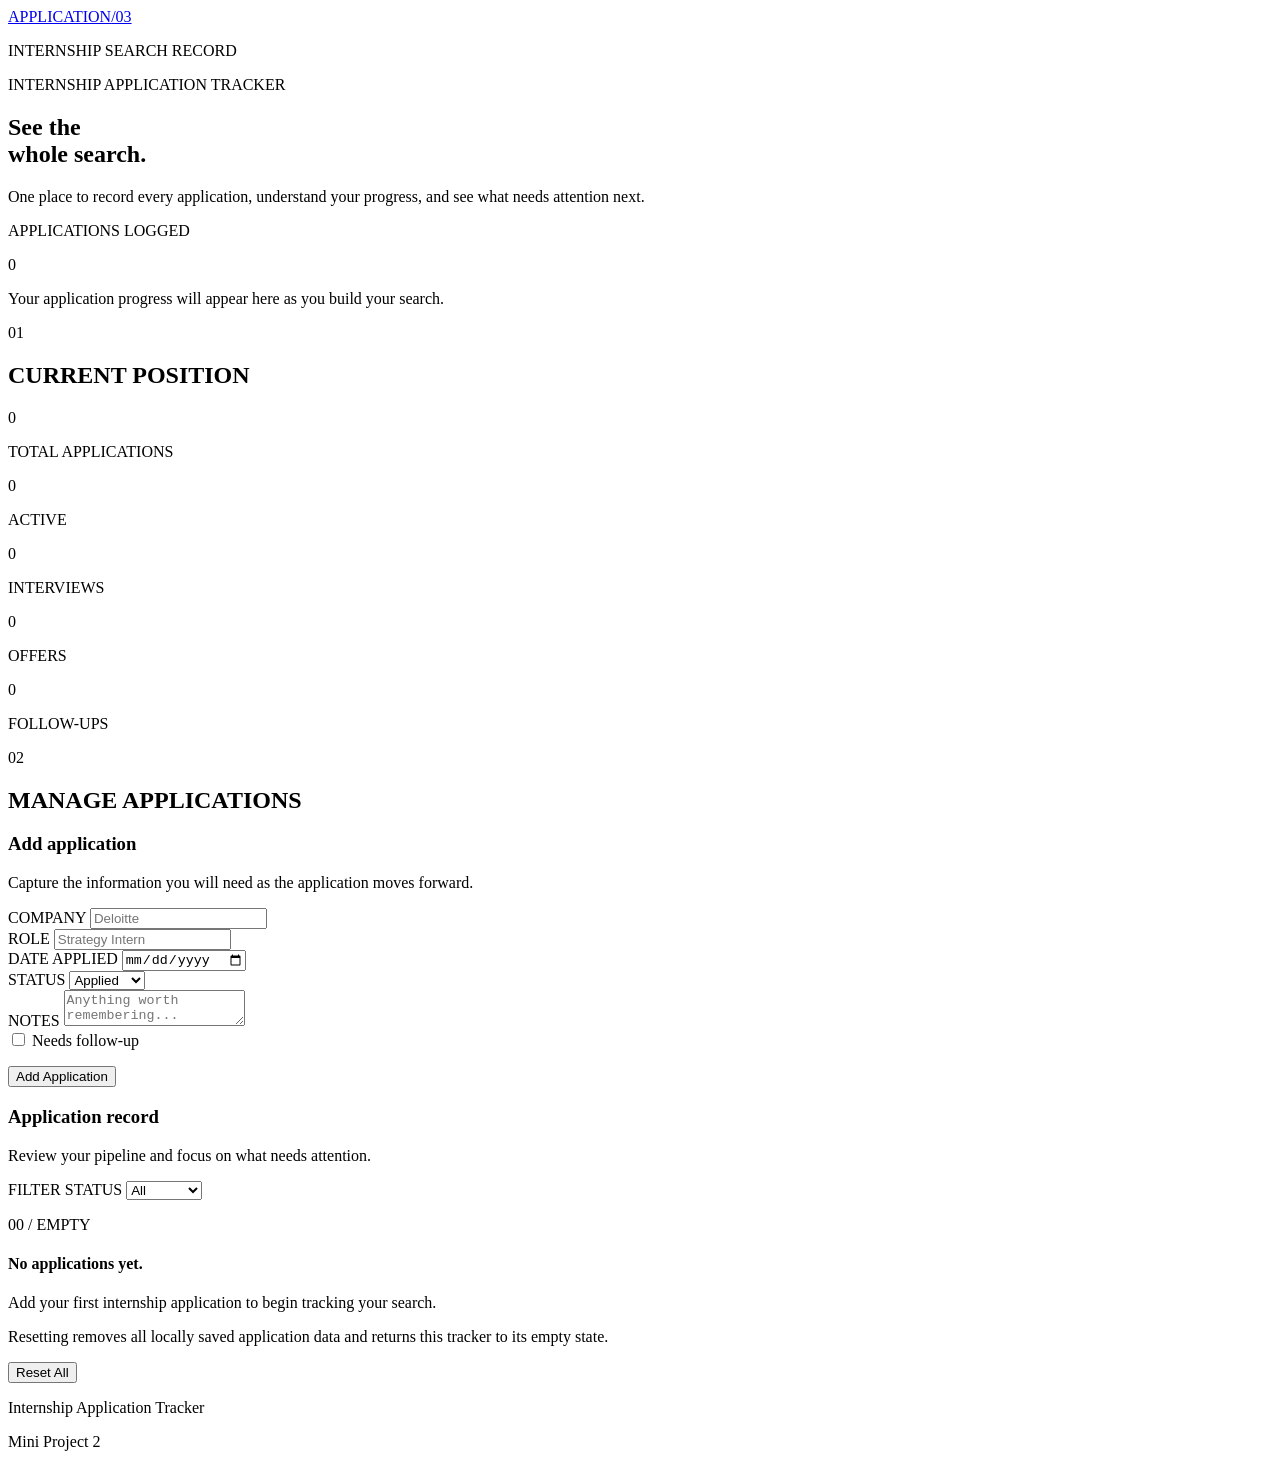
==== index.html @ cfe8ae94 "Create index.html" ====
<!DOCTYPE html>
<html lang="en">

<head>
    <meta charset="UTF-8">

    <meta name="viewport"
          content="width=device-width, initial-scale=1.0">

    <meta name="description"
          content="An internship application tracker for organizing applications, statuses, interviews, offers, and follow-ups.">

    <title>Internship Application Tracker</title>

    <link rel="stylesheet" href="style.css">
</head>

<body>

    <header class="site-header">

        <div class="header-inner">

            <a class="brand"
               href="index.html">
                APPLICATION<span>/03</span>
            </a>

            <p class="header-meta">
                INTERNSHIP SEARCH RECORD
            </p>

        </div>

    </header>


    <main>

        <!-- HERO -->

        <section class="hero">

            <div class="hero-main">

                <p class="eyebrow">
                    INTERNSHIP APPLICATION TRACKER
                </p>

                <h1>
                    See the<br>
                    whole search.
                </h1>

                <p class="hero-copy">
                    One place to record every application,
                    understand your progress, and see what
                    needs attention next.
                </p>

            </div>


            <aside class="hero-stat"
                   aria-label="Current application total">

                <p class="stat-label">
                    APPLICATIONS LOGGED
                </p>

                <p class="hero-number">
                    0
                </p>

                <p class="hero-stat-copy">
                    Your application progress will appear here
                    as you build your search.
                </p>

            </aside>

        </section>


        <!-- SUMMARY -->

        <section class="summary-section"
                 aria-labelledby="summary-heading">

            <div class="section-top">

                <span class="section-number">
                    01
                </span>

                <h2 id="summary-heading"
                    class="section-title">
                    CURRENT POSITION
                </h2>

            </div>


            <div class="summary-grid">

                <article class="summary-item summary-primary">

                    <p class="summary-number">
                        0
                    </p>

                    <p class="summary-label">
                        TOTAL APPLICATIONS
                    </p>

                </article>


                <article class="summary-item">

                    <p class="summary-number">
                        0
                    </p>

                    <p class="summary-label">
                        ACTIVE
                    </p>

                </article>


                <article class="summary-item">

                    <p class="summary-number">
                        0
                    </p>

                    <p class="summary-label">
                        INTERVIEWS
                    </p>

                </article>


                <article class="summary-item">

                    <p class="summary-number">
                        0
                    </p>

                    <p class="summary-label">
                        OFFERS
                    </p>

                </article>


                <article class="summary-item">

                    <p class="summary-number">
                        0
                    </p>

                    <p class="summary-label">
                        FOLLOW-UPS
                    </p>

                </article>

            </div>

        </section>


        <!-- MANAGE APPLICATIONS -->

        <section class="manage-section"
                 aria-labelledby="manage-heading">

            <div class="section-top">

                <span class="section-number">
                    02
                </span>

                <h2 id="manage-heading"
                    class="section-title">
                    MANAGE APPLICATIONS
                </h2>

            </div>


            <div class="workspace">

                <!-- FORM -->

                <section class="form-panel"
                         aria-labelledby="form-heading">

                    <h3 id="form-heading">
                        Add application
                    </h3>

                    <p class="section-copy">
                        Capture the information you will need
                        as the application moves forward.
                    </p>


                    <form id="application-form">

                        <div class="field">

                            <label for="company">
                                COMPANY
                            </label>

                            <input
                                id="company"
                                name="company"
                                type="text"
                                placeholder="Deloitte"
                                required
                            >

                        </div>


                        <div class="field">

                            <label for="role">
                                ROLE
                            </label>

                            <input
                                id="role"
                                name="role"
                                type="text"
                                placeholder="Strategy Intern"
                                required
                            >

                        </div>


                        <div class="field">

                            <label for="date-applied">
                                DATE APPLIED
                            </label>

                            <input
                                id="date-applied"
                                name="dateApplied"
                                type="date"
                                required
                            >

                        </div>


                        <div class="field">

                            <label for="status">
                                STATUS
                            </label>

                            <select
                                id="status"
                                name="status"
                                required
                            >
                                <option value="Applied">
                                    Applied
                                </option>

                                <option value="Interview">
                                    Interview
                                </option>

                                <option value="Offer">
                                    Offer
                                </option>

                                <option value="Rejected">
                                    Rejected
                                </option>
                            </select>

                        </div>


                        <div class="field">

                            <label for="notes">
                                NOTES
                            </label>

                            <textarea
                                id="notes"
                                name="notes"
                                placeholder="Anything worth remembering..."
                            ></textarea>

                        </div>


                        <label class="checkbox-row">

                            <input
                                id="follow-up"
                                name="followUp"
                                type="checkbox"
                            >

                            Needs follow-up

                        </label>


                        <p id="form-message"
                           class="form-message"
                           aria-live="polite">
                        </p>


                        <button
                            class="primary-button"
                            type="submit"
                        >
                            Add Application
                        </button>

                    </form>

                </section>


                <!-- APPLICATION RECORD -->

                <section class="record-panel"
                         aria-labelledby="record-heading">

                    <div class="record-heading-row">

                        <div>

                            <h3 id="record-heading">
                                Application record
                            </h3>

                            <p class="section-copy">
                                Review your pipeline and focus on
                                what needs attention.
                            </p>

                        </div>


                        <div class="filter-control">

                            <label for="filter-status">
                                FILTER STATUS
                            </label>

                            <select id="filter-status">

                                <option value="All">
                                    All
                                </option>

                                <option value="Applied">
                                    Applied
                                </option>

                                <option value="Interview">
                                    Interview
                                </option>

                                <option value="Offer">
                                    Offer
                                </option>

                                <option value="Rejected">
                                    Rejected
                                </option>

                            </select>

                        </div>

                    </div>


                    <div id="application-list"
                         class="application-list">

                        <div class="empty-state">

                            <p class="empty-label">
                                00 / EMPTY
                            </p>

                            <h4>
                                No applications yet.
                            </h4>

                            <p>
                                Add your first internship application
                                to begin tracking your search.
                            </p>

                        </div>

                    </div>

                </section>

            </div>

        </section>


        <!-- RESET -->

        <section class="reset-section">

            <p>
                Resetting removes all locally saved application data
                and returns this tracker to its empty state.
            </p>

            <button
                id="reset-button"
                class="reset-button"
                type="button"
            >
                Reset All
            </button>

        </section>

    </main>


    <footer>

        <p>
            Internship Application Tracker
        </p>

        <p>
            Mini Project 2
        </p>

    </footer>

</body>

</html>
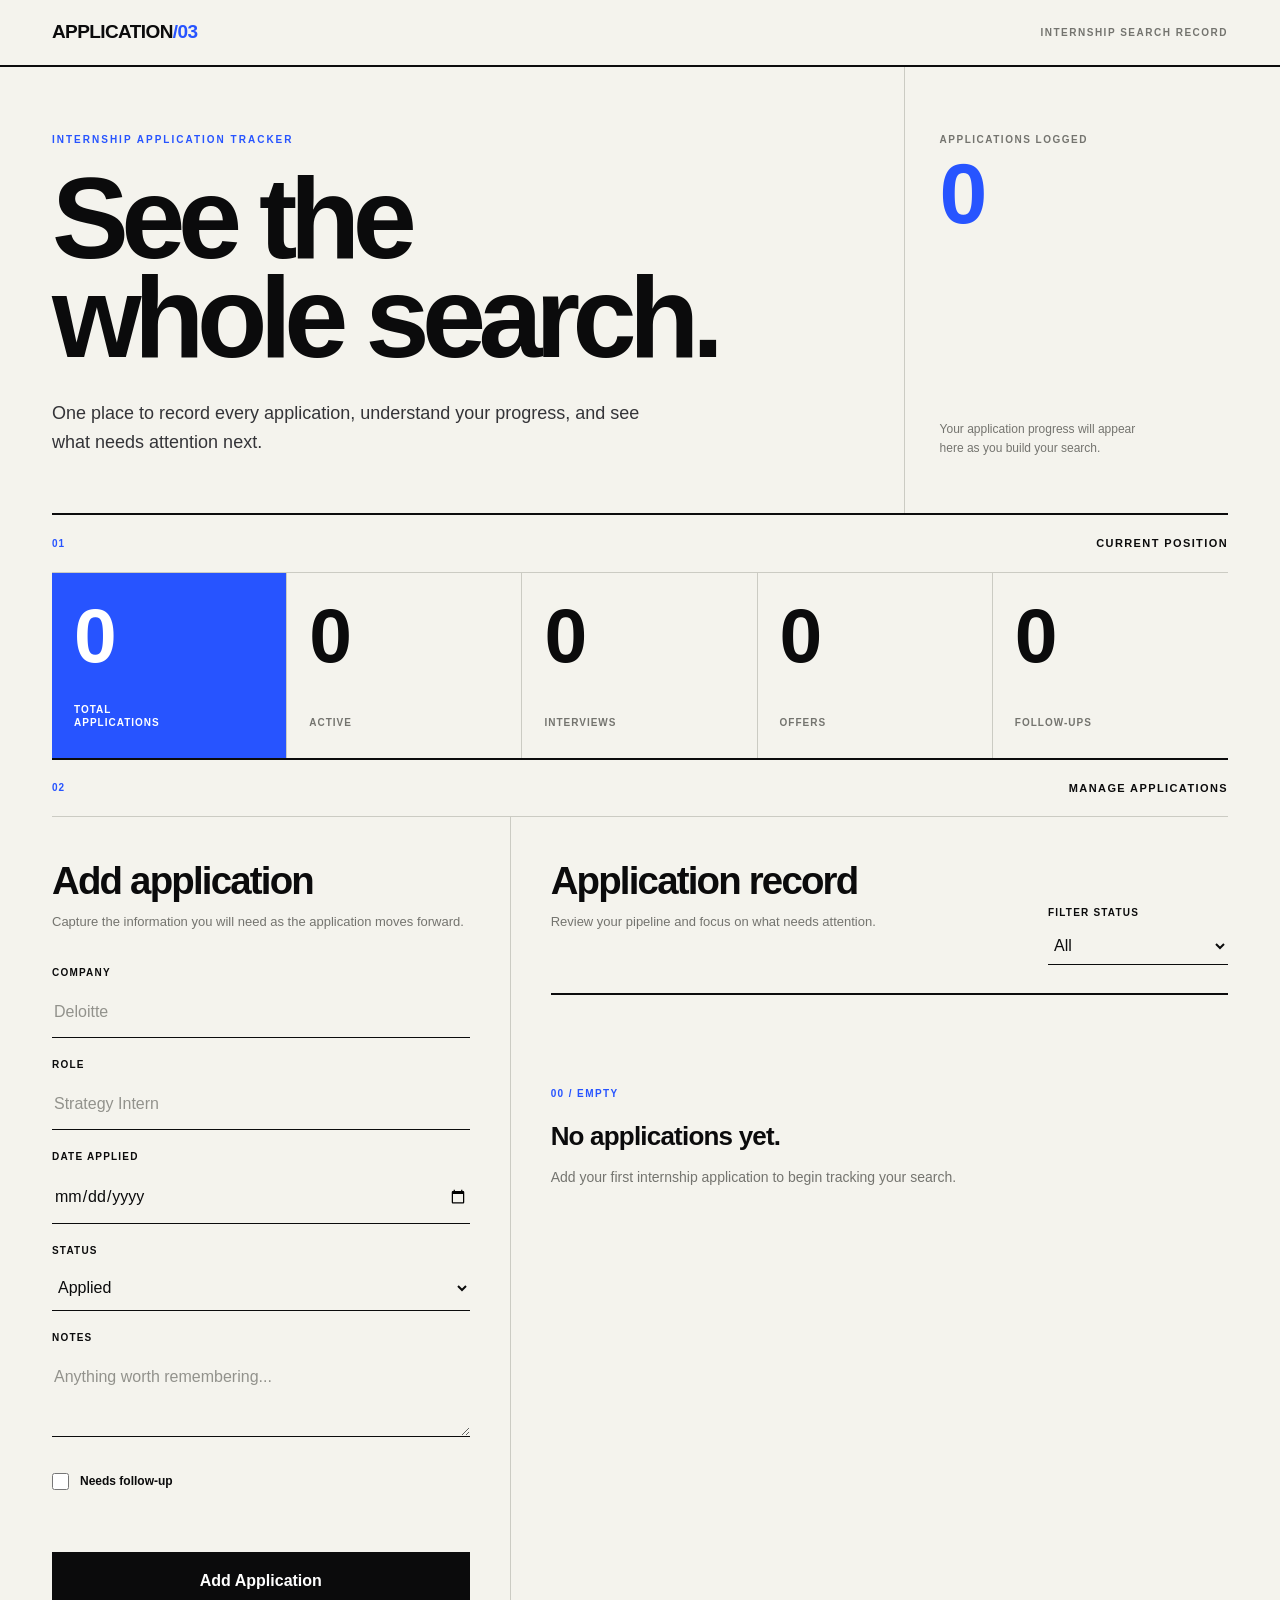
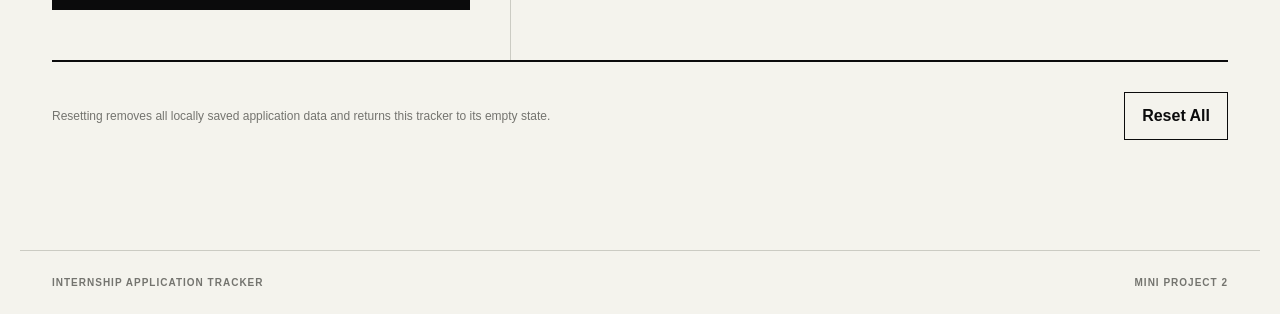
==== commit 8db3ef4e: "Include script.js in index.html Add script tag to include script.js in the HTML file." ====
--- a/index.html
+++ b/index.html
@@ -456,6 +456,9 @@
 
     </footer>
 
+
+    <script src="script.js"></script>
+
 </body>
 
 </html>
--- a/style.css
+++ b/style.css
@@ -0,0 +1,837 @@
+/* =========================================
+   INTERNSHIP APPLICATION TRACKER
+   Swiss Career Dossier
+   ========================================= */
+
+:root {
+    --canvas: #f4f3ed;
+    --surface: #fafaf7;
+    --ink: #0b0b0c;
+    --graphite: #343438;
+    --muted: #74746f;
+    --line: #cbcbc3;
+
+    --blue: #2754ff;
+    --blue-dark: #1735b5;
+    --blue-soft: #e8edff;
+
+    --danger: #b42318;
+    --danger-soft: #fdecea;
+
+    --success: #176b46;
+    --success-soft: #e8f5ee;
+
+    --white: #ffffff;
+
+    --page-width: 1240px;
+}
+
+
+/* RESET */
+
+* {
+    box-sizing: border-box;
+}
+
+html {
+    scroll-behavior: smooth;
+}
+
+body {
+    margin: 0;
+
+    font-family: Arial, Helvetica, sans-serif;
+
+    background: var(--canvas);
+    color: var(--ink);
+
+    line-height: 1.5;
+}
+
+button,
+input,
+select,
+textarea {
+    font: inherit;
+}
+
+button,
+select,
+input[type="checkbox"] {
+    cursor: pointer;
+}
+
+
+/* ACCESSIBILITY */
+
+a:focus-visible,
+button:focus-visible,
+input:focus-visible,
+select:focus-visible,
+textarea:focus-visible {
+    outline: 3px solid var(--blue);
+    outline-offset: 3px;
+}
+
+
+/* HEADER */
+
+.site-header {
+    border-bottom: 2px solid var(--ink);
+}
+
+.header-inner {
+    max-width: var(--page-width);
+
+    margin: 0 auto;
+    padding: 18px 32px;
+
+    display: flex;
+    justify-content: space-between;
+    align-items: center;
+
+    gap: 30px;
+}
+
+.brand {
+    color: var(--ink);
+
+    font-size: 19px;
+    font-weight: 800;
+
+    letter-spacing: -0.6px;
+
+    text-decoration: none;
+}
+
+.brand span {
+    color: var(--blue);
+}
+
+.header-meta {
+    margin: 0;
+
+    color: var(--muted);
+
+    font-size: 10px;
+    font-weight: 700;
+
+    letter-spacing: 1.5px;
+
+    text-transform: uppercase;
+}
+
+
+/* MAIN */
+
+main {
+    max-width: var(--page-width);
+
+    margin: 0 auto;
+    padding: 0 32px 80px;
+}
+
+
+/* HERO */
+
+.hero {
+    min-height: 440px;
+
+    display: grid;
+
+    grid-template-columns: 1.45fr 0.55fr;
+
+    border-bottom: 2px solid var(--ink);
+}
+
+.hero-main {
+    padding: 65px 55px 55px 0;
+
+    border-right: 1px solid var(--line);
+}
+
+.hero-stat {
+    padding: 65px 0 55px 35px;
+
+    display: flex;
+    flex-direction: column;
+
+    justify-content: space-between;
+}
+
+.eyebrow {
+    margin: 0 0 22px;
+
+    color: var(--blue);
+
+    font-size: 10px;
+    font-weight: 800;
+
+    letter-spacing: 2px;
+
+    text-transform: uppercase;
+}
+
+.hero h1 {
+    max-width: 760px;
+
+    margin: 0;
+
+    font-size: clamp(64px, 9vw, 118px);
+    font-weight: 800;
+
+    line-height: 0.86;
+
+    letter-spacing: -0.065em;
+}
+
+.hero-copy {
+    max-width: 620px;
+
+    margin: 32px 0 0;
+
+    color: var(--graphite);
+
+    font-size: 18px;
+
+    line-height: 1.65;
+}
+
+.stat-label {
+    margin: 0;
+
+    color: var(--muted);
+
+    font-size: 10px;
+    font-weight: 700;
+
+    letter-spacing: 1.5px;
+
+    text-transform: uppercase;
+}
+
+.hero-number {
+    margin: 8px 0 auto;
+
+    color: var(--blue);
+
+    font-size: 86px;
+    font-weight: 800;
+
+    line-height: 0.9;
+
+    letter-spacing: -5px;
+}
+
+.hero-stat-copy {
+    max-width: 220px;
+
+    margin: 30px 0 0;
+
+    color: var(--muted);
+
+    font-size: 12px;
+
+    line-height: 1.6;
+}
+
+
+/* SHARED SECTION HEADER */
+
+.section-top {
+    padding: 20px 0;
+
+    border-bottom: 1px solid var(--line);
+
+    display: flex;
+    justify-content: space-between;
+    align-items: center;
+
+    gap: 20px;
+}
+
+.section-number {
+    color: var(--blue);
+
+    font-size: 10px;
+    font-weight: 800;
+
+    letter-spacing: 1px;
+}
+
+.section-title {
+    margin: 0;
+
+    color: var(--ink);
+
+    font-size: 11px;
+    font-weight: 800;
+
+    letter-spacing: 1.4px;
+
+    text-transform: uppercase;
+}
+
+
+/* SUMMARY */
+
+.summary-grid {
+    display: grid;
+
+    grid-template-columns: repeat(5, 1fr);
+
+    border-bottom: 2px solid var(--ink);
+}
+
+.summary-item {
+    min-height: 185px;
+
+    padding: 28px 22px;
+
+    border-right: 1px solid var(--line);
+
+    display: flex;
+    flex-direction: column;
+
+    justify-content: space-between;
+}
+
+.summary-item:last-child {
+    border-right: none;
+}
+
+.summary-primary {
+    background: var(--blue);
+    color: var(--white);
+}
+
+.summary-number {
+    margin: 0;
+
+    font-size: clamp(54px, 6vw, 84px);
+    font-weight: 800;
+
+    line-height: 0.9;
+
+    letter-spacing: -5px;
+}
+
+.summary-label {
+    max-width: 120px;
+
+    margin: 30px 0 0;
+
+    color: var(--muted);
+
+    font-size: 10px;
+    font-weight: 800;
+
+    line-height: 1.35;
+
+    letter-spacing: 1px;
+
+    text-transform: uppercase;
+}
+
+.summary-primary .summary-label {
+    color: var(--white);
+}
+
+
+/* MANAGE APPLICATIONS */
+
+.workspace {
+    display: grid;
+
+    grid-template-columns: 0.78fr 1.22fr;
+
+    border-bottom: 2px solid var(--ink);
+}
+
+
+/* FORM PANEL */
+
+.form-panel {
+    padding: 45px 40px 50px 0;
+
+    border-right: 1px solid var(--line);
+}
+
+.record-panel {
+    padding: 45px 0 50px 40px;
+}
+
+.form-panel h3,
+.record-panel h3 {
+    margin: 0 0 12px;
+
+    font-size: clamp(30px, 3vw, 42px);
+    font-weight: 800;
+
+    line-height: 1;
+
+    letter-spacing: -1.8px;
+}
+
+.section-copy {
+    max-width: 440px;
+
+    margin: 0 0 32px;
+
+    color: var(--muted);
+
+    font-size: 13px;
+
+    line-height: 1.6;
+}
+
+
+/* FORM FIELDS */
+
+.field {
+    margin-bottom: 19px;
+}
+
+.field label,
+.filter-control label {
+    display: block;
+
+    margin-bottom: 7px;
+
+    color: var(--ink);
+
+    font-size: 10px;
+    font-weight: 800;
+
+    letter-spacing: 1.2px;
+
+    text-transform: uppercase;
+}
+
+input,
+select,
+textarea {
+    width: 100%;
+
+    padding: 13px 2px;
+
+    border: none;
+    border-bottom: 1px solid var(--ink);
+
+    border-radius: 0;
+
+    background: transparent;
+    color: var(--ink);
+
+    outline: none;
+}
+
+input::placeholder,
+textarea::placeholder {
+    color: #92928c;
+}
+
+input:focus,
+select:focus,
+textarea:focus {
+    border-bottom: 3px solid var(--blue);
+}
+
+textarea {
+    min-height: 85px;
+
+    resize: vertical;
+}
+
+
+/* CHECKBOX */
+
+.checkbox-row {
+    margin: 28px 0;
+
+    display: flex;
+    align-items: center;
+
+    gap: 11px;
+
+    color: var(--ink);
+
+    font-size: 12px;
+    font-weight: 700;
+}
+
+.checkbox-row input {
+    width: 17px;
+    height: 17px;
+
+    margin: 0;
+
+    accent-color: var(--blue);
+}
+
+
+/* FORM MESSAGE */
+
+.form-message {
+    min-height: 22px;
+
+    margin: 0 0 12px;
+
+    font-size: 12px;
+
+    line-height: 1.5;
+}
+
+.form-message.error {
+    padding: 10px 12px;
+
+    background: var(--danger-soft);
+    color: var(--danger);
+
+    border-left: 3px solid var(--danger);
+}
+
+.form-message.success {
+    padding: 10px 12px;
+
+    background: var(--success-soft);
+    color: var(--success);
+
+    border-left: 3px solid var(--success);
+}
+
+
+/* PRIMARY BUTTON */
+
+.primary-button {
+    width: 100%;
+
+    padding: 15px 20px;
+
+    border: 2px solid var(--ink);
+
+    border-radius: 0;
+
+    background: var(--ink);
+    color: var(--white);
+
+    font-weight: 800;
+
+    cursor: pointer;
+
+    transition:
+        background-color 150ms ease,
+        border-color 150ms ease;
+}
+
+.primary-button:hover {
+    border-color: var(--blue);
+
+    background: var(--blue);
+}
+
+
+/* RECORD HEADING */
+
+.record-heading-row {
+    margin-bottom: 28px;
+
+    display: grid;
+
+    grid-template-columns: 1fr 180px;
+
+    gap: 30px;
+
+    align-items: end;
+}
+
+.filter-control select {
+    padding-top: 9px;
+    padding-bottom: 9px;
+}
+
+
+/* APPLICATION LIST */
+
+.application-list {
+    border-top: 2px solid var(--ink);
+
+    min-height: 285px;
+}
+
+
+/* EMPTY STATE */
+
+.empty-state {
+    min-height: 285px;
+
+    padding: 42px 0;
+
+    display: flex;
+    flex-direction: column;
+
+    justify-content: center;
+    align-items: flex-start;
+}
+
+.empty-label {
+    margin: 0 0 16px;
+
+    color: var(--blue);
+
+    font-size: 10px;
+    font-weight: 800;
+
+    letter-spacing: 1.4px;
+
+    text-transform: uppercase;
+}
+
+.empty-state h4 {
+    margin: 0 0 10px;
+
+    font-size: 26px;
+    font-weight: 800;
+
+    letter-spacing: -0.8px;
+}
+
+.empty-state p:last-child {
+    max-width: 430px;
+
+    margin: 0;
+
+    color: var(--muted);
+
+    font-size: 14px;
+
+    line-height: 1.65;
+}
+
+
+/* RESET */
+
+.reset-section {
+    padding: 30px 0;
+
+    display: flex;
+    justify-content: space-between;
+    align-items: center;
+
+    gap: 30px;
+}
+
+.reset-section p {
+    max-width: 650px;
+
+    margin: 0;
+
+    color: var(--muted);
+
+    font-size: 12px;
+
+    line-height: 1.6;
+}
+
+.reset-button {
+    padding: 11px 17px;
+
+    border: 1px solid var(--ink);
+
+    border-radius: 0;
+
+    background: transparent;
+    color: var(--ink);
+
+    font-weight: 700;
+
+    cursor: pointer;
+
+    transition:
+        background-color 150ms ease,
+        color 150ms ease;
+}
+
+.reset-button:hover {
+    background: var(--ink);
+    color: var(--white);
+}
+
+
+/* FOOTER */
+
+footer {
+    max-width: var(--page-width);
+
+    margin: 0 auto;
+
+    padding: 24px 32px;
+
+    border-top: 1px solid var(--line);
+
+    display: flex;
+    justify-content: space-between;
+
+    gap: 20px;
+
+    color: var(--muted);
+
+    font-size: 10px;
+    font-weight: 700;
+
+    letter-spacing: 1px;
+
+    text-transform: uppercase;
+}
+
+footer p {
+    margin: 0;
+}
+
+
+/* TABLET */
+
+@media (max-width: 900px) {
+
+    .hero {
+        grid-template-columns: 1fr;
+    }
+
+    .hero-main {
+        border-right: none;
+    }
+
+    .hero-stat {
+        padding: 30px 0 40px;
+
+        border-top: 1px solid var(--line);
+
+        display: grid;
+
+        grid-template-columns: 1fr auto;
+
+        gap: 20px;
+
+        align-items: end;
+    }
+
+    .hero-number {
+        grid-column: 1;
+
+        margin-top: 8px;
+    }
+
+    .hero-stat-copy {
+        grid-column: 2;
+        grid-row: 1 / 3;
+
+        align-self: end;
+    }
+
+    .summary-grid {
+        grid-template-columns: repeat(2, 1fr);
+    }
+
+    .summary-item {
+        border-bottom: 1px solid var(--line);
+    }
+
+    .workspace {
+        grid-template-columns: 1fr;
+    }
+
+    .form-panel {
+        padding-right: 0;
+
+        border-right: none;
+        border-bottom: 2px solid var(--ink);
+    }
+
+    .record-panel {
+        padding-left: 0;
+    }
+
+}
+
+
+/* MOBILE */
+
+@media (max-width: 600px) {
+
+    .header-inner,
+    main,
+    footer {
+        padding-left: 18px;
+        padding-right: 18px;
+    }
+
+    .header-meta {
+        display: none;
+    }
+
+    .hero {
+        min-height: auto;
+    }
+
+    .hero-main {
+        padding-top: 45px;
+        padding-right: 0;
+    }
+
+    .hero h1 {
+        font-size: 64px;
+
+        letter-spacing: -4px;
+    }
+
+    .hero-copy {
+        font-size: 16px;
+    }
+
+    .hero-stat {
+        display: block;
+    }
+
+    .hero-stat-copy {
+        margin-top: 25px;
+    }
+
+    .summary-grid {
+        grid-template-columns: 1fr;
+    }
+
+    .summary-item {
+        min-height: 135px;
+
+        border-right: none;
+    }
+
+    .section-top {
+        align-items: flex-start;
+    }
+
+    .record-heading-row {
+        grid-template-columns: 1fr;
+    }
+
+    .form-panel,
+    .record-panel {
+        padding-top: 38px;
+        padding-bottom: 40px;
+    }
+
+    .empty-state {
+        min-height: 235px;
+    }
+
+    .reset-section,
+    footer {
+        flex-direction: column;
+        align-items: flex-start;
+    }
+
+    .reset-button {
+        width: 100%;
+    }
+
+}
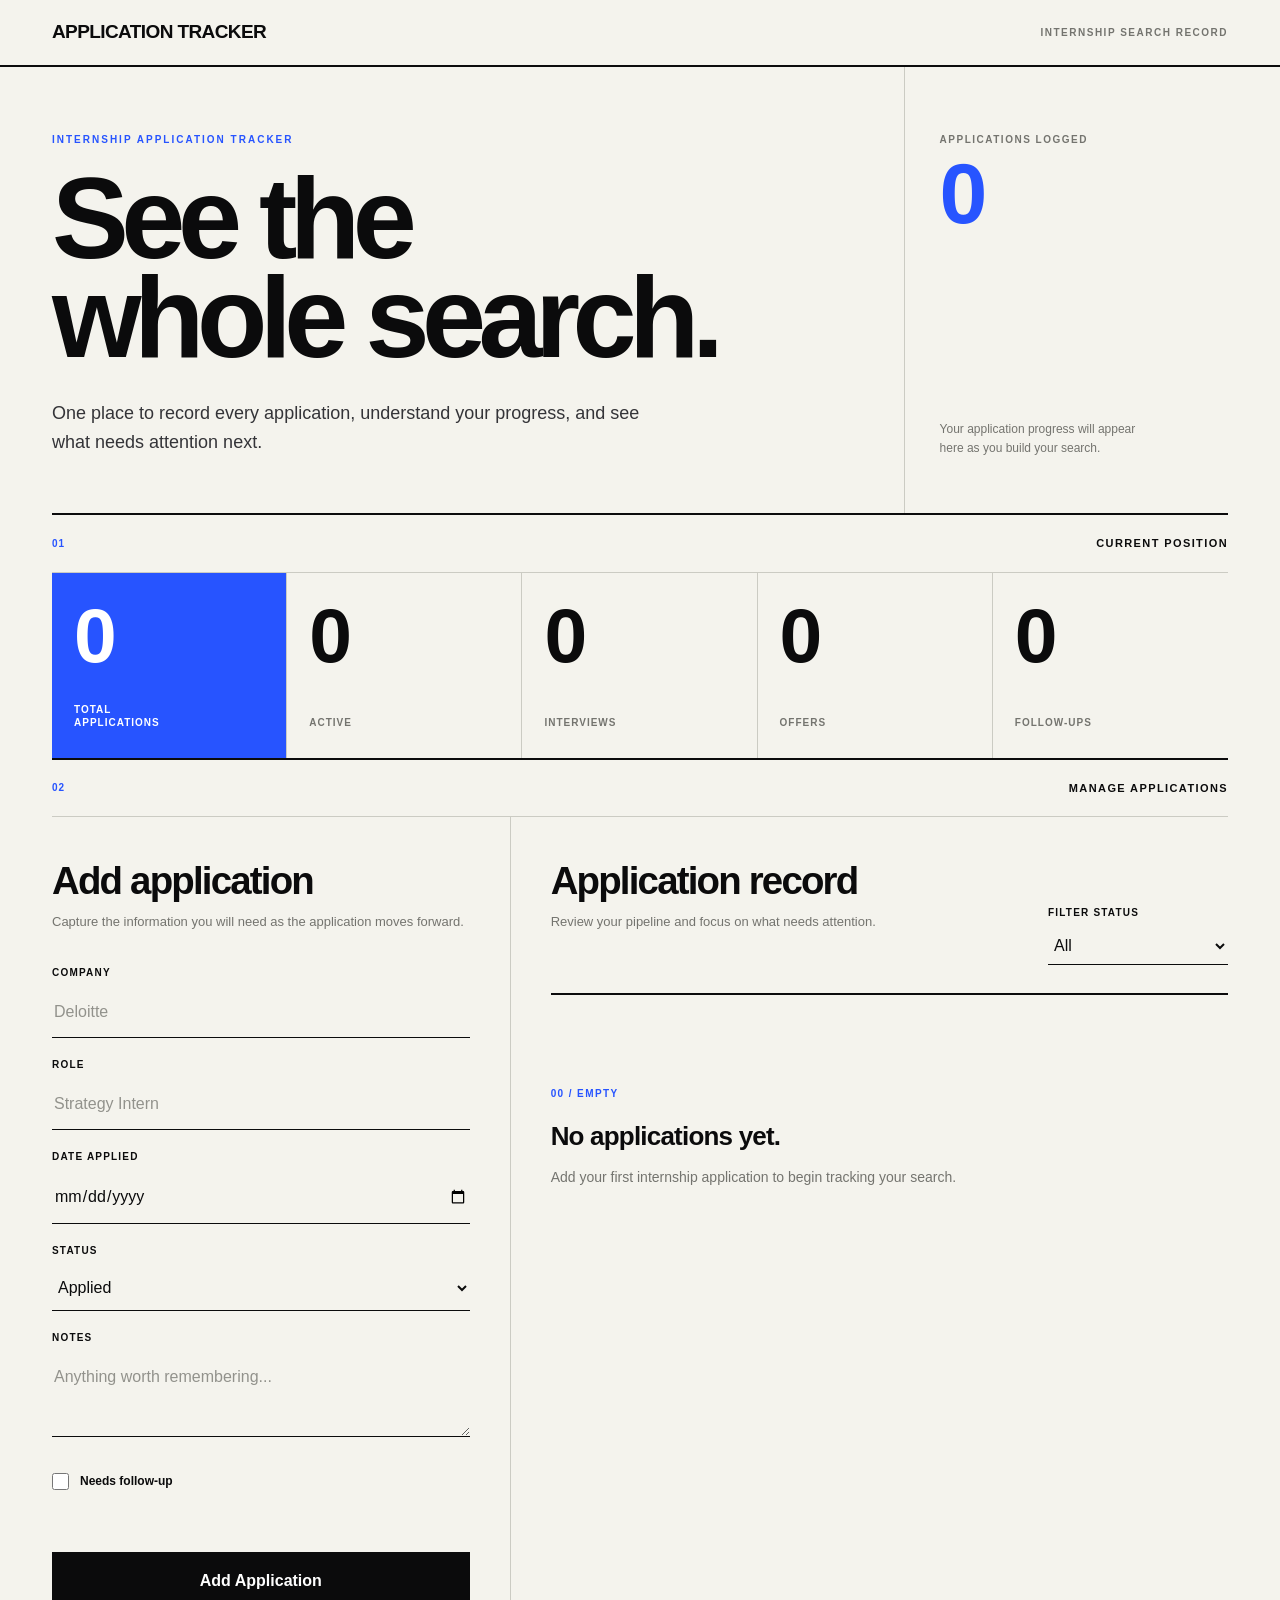
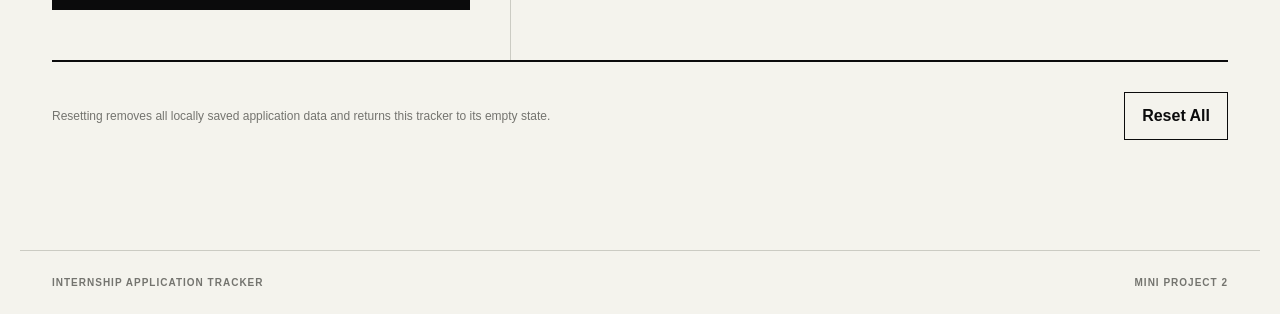
==== commit 0490c43a: "Update application name in header" ====
--- a/index.html
+++ b/index.html
@@ -23,7 +23,7 @@
 
             <a class="brand"
                href="index.html">
-                APPLICATION<span>/03</span>
+                APPLICATION TRACKER
             </a>
 
             <p class="header-meta">
@@ -208,7 +208,7 @@
                     </p>
 
 
-                    <form id="application-form">
+                    <form id="application-form" novalidate>
 
                         <div class="field">
 
--- a/style.css
+++ b/style.css
@@ -609,6 +609,188 @@
 }
 
 
+/* APPLICATION RECORDS */
+
+.application-record {
+    display: grid;
+
+    grid-template-columns: 42px 1fr 120px;
+
+    gap: 20px;
+
+    padding: 26px 0;
+
+    border-bottom: 1px solid var(--line);
+
+    align-items: start;
+}
+
+.application-number {
+    margin: 0;
+
+    color: var(--blue);
+
+    font-size: 11px;
+    font-weight: 800;
+
+    letter-spacing: 1px;
+}
+
+.application-company {
+    margin: 0;
+
+    color: var(--ink);
+
+    font-size: 22px;
+    font-weight: 800;
+
+    letter-spacing: -0.8px;
+}
+
+.application-role {
+    margin: 5px 0 13px;
+
+    color: var(--graphite);
+
+    font-size: 14px;
+}
+
+.application-meta {
+    margin: 0;
+
+    color: var(--muted);
+
+    font-size: 10px;
+    font-weight: 700;
+
+    letter-spacing: 0.8px;
+
+    text-transform: uppercase;
+}
+
+
+/* APPLICATION NOTES */
+
+.application-notes {
+    max-width: 520px;
+
+    margin: 14px 0 0;
+    padding-left: 14px;
+
+    border-left: 2px solid var(--line);
+
+    color: var(--graphite);
+
+    font-size: 13px;
+    line-height: 1.6;
+}
+
+
+/* APPLICATION ACTIONS */
+
+.application-actions {
+    display: flex;
+    flex-direction: column;
+
+    align-items: stretch;
+
+    gap: 12px;
+}
+
+
+/* STATUS SELECT */
+
+.application-status-select {
+    width: 120px;
+
+    padding: 8px 6px;
+
+    border: 1px solid var(--ink);
+
+    border-radius: 0;
+
+    background: transparent;
+    color: var(--ink);
+
+    font-size: 10px;
+    font-weight: 800;
+
+    letter-spacing: 0.8px;
+
+    text-transform: uppercase;
+
+    cursor: pointer;
+}
+
+.application-status-select:focus {
+    border: 2px solid var(--blue);
+}
+
+
+/* APPLICATION FOLLOW-UP */
+
+.application-followup {
+    display: flex;
+    align-items: center;
+
+    gap: 8px;
+
+    margin-top: 14px;
+
+    color: var(--blue);
+
+    font-size: 10px;
+    font-weight: 800;
+
+    letter-spacing: 0.7px;
+
+    text-transform: uppercase;
+}
+
+.application-followup input {
+    width: 16px;
+    height: 16px;
+
+    margin: 0;
+
+    accent-color: var(--blue);
+}
+
+
+/* DELETE BUTTON */
+
+.delete-button {
+    width: 120px;
+
+    padding: 8px 10px;
+
+    border: 1px solid var(--danger);
+
+    border-radius: 0;
+
+    background: transparent;
+    color: var(--danger);
+
+    font-size: 10px;
+    font-weight: 800;
+
+    letter-spacing: 0.8px;
+
+    text-transform: uppercase;
+
+    cursor: pointer;
+
+    transition:
+        background-color 150ms ease,
+        color 150ms ease;
+}
+
+.delete-button:hover {
+    background: var(--danger);
+    color: var(--white);
+}
+
+
 /* RESET */
 
 .reset-section {
@@ -824,9 +1006,29 @@
         min-height: 235px;
     }
 
+    .application-record {
+        grid-template-columns: 34px 1fr;
+    }
+
+    .application-actions {
+        grid-column: 2;
+
+        align-items: flex-start;
+    }
+
+    .application-status-select,
+    .delete-button {
+        width: 150px;
+    }
+
+    .application-notes {
+        max-width: 100%;
+    }
+
     .reset-section,
     footer {
         flex-direction: column;
+
         align-items: flex-start;
     }
 
